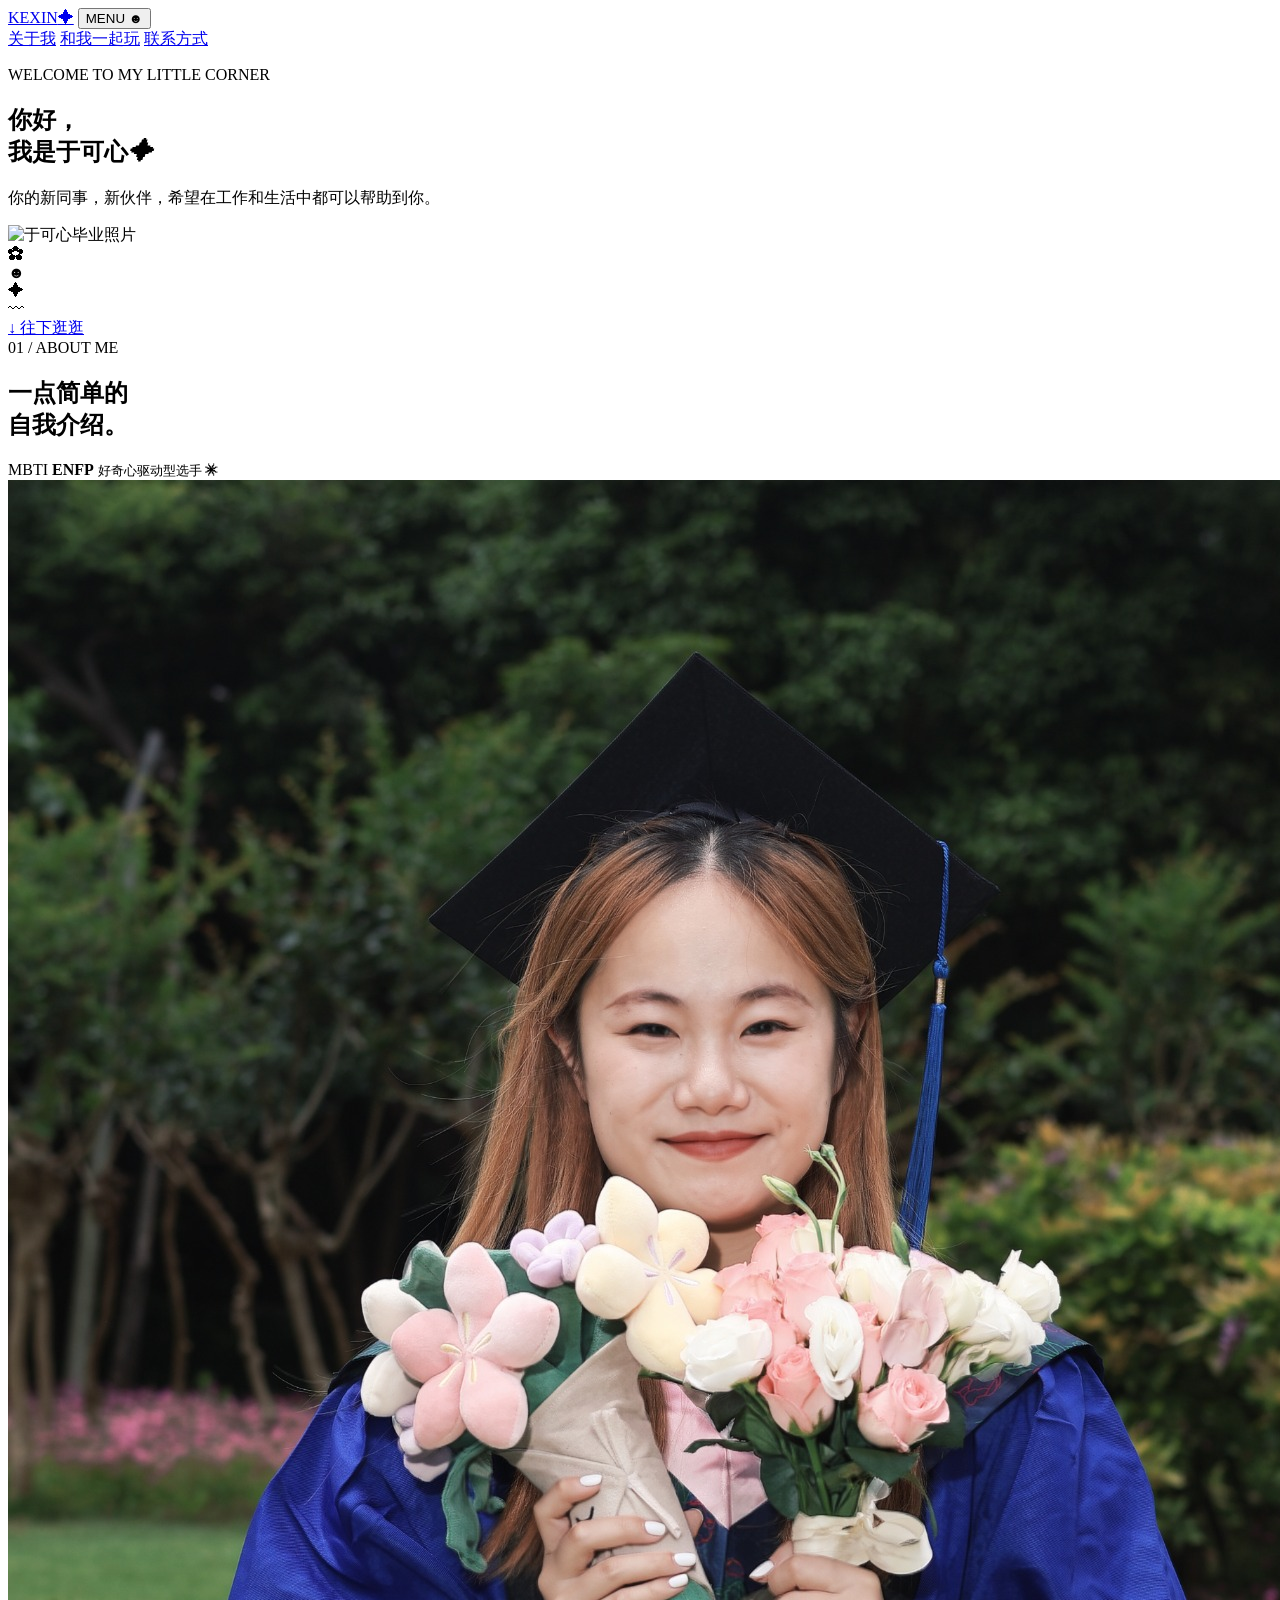
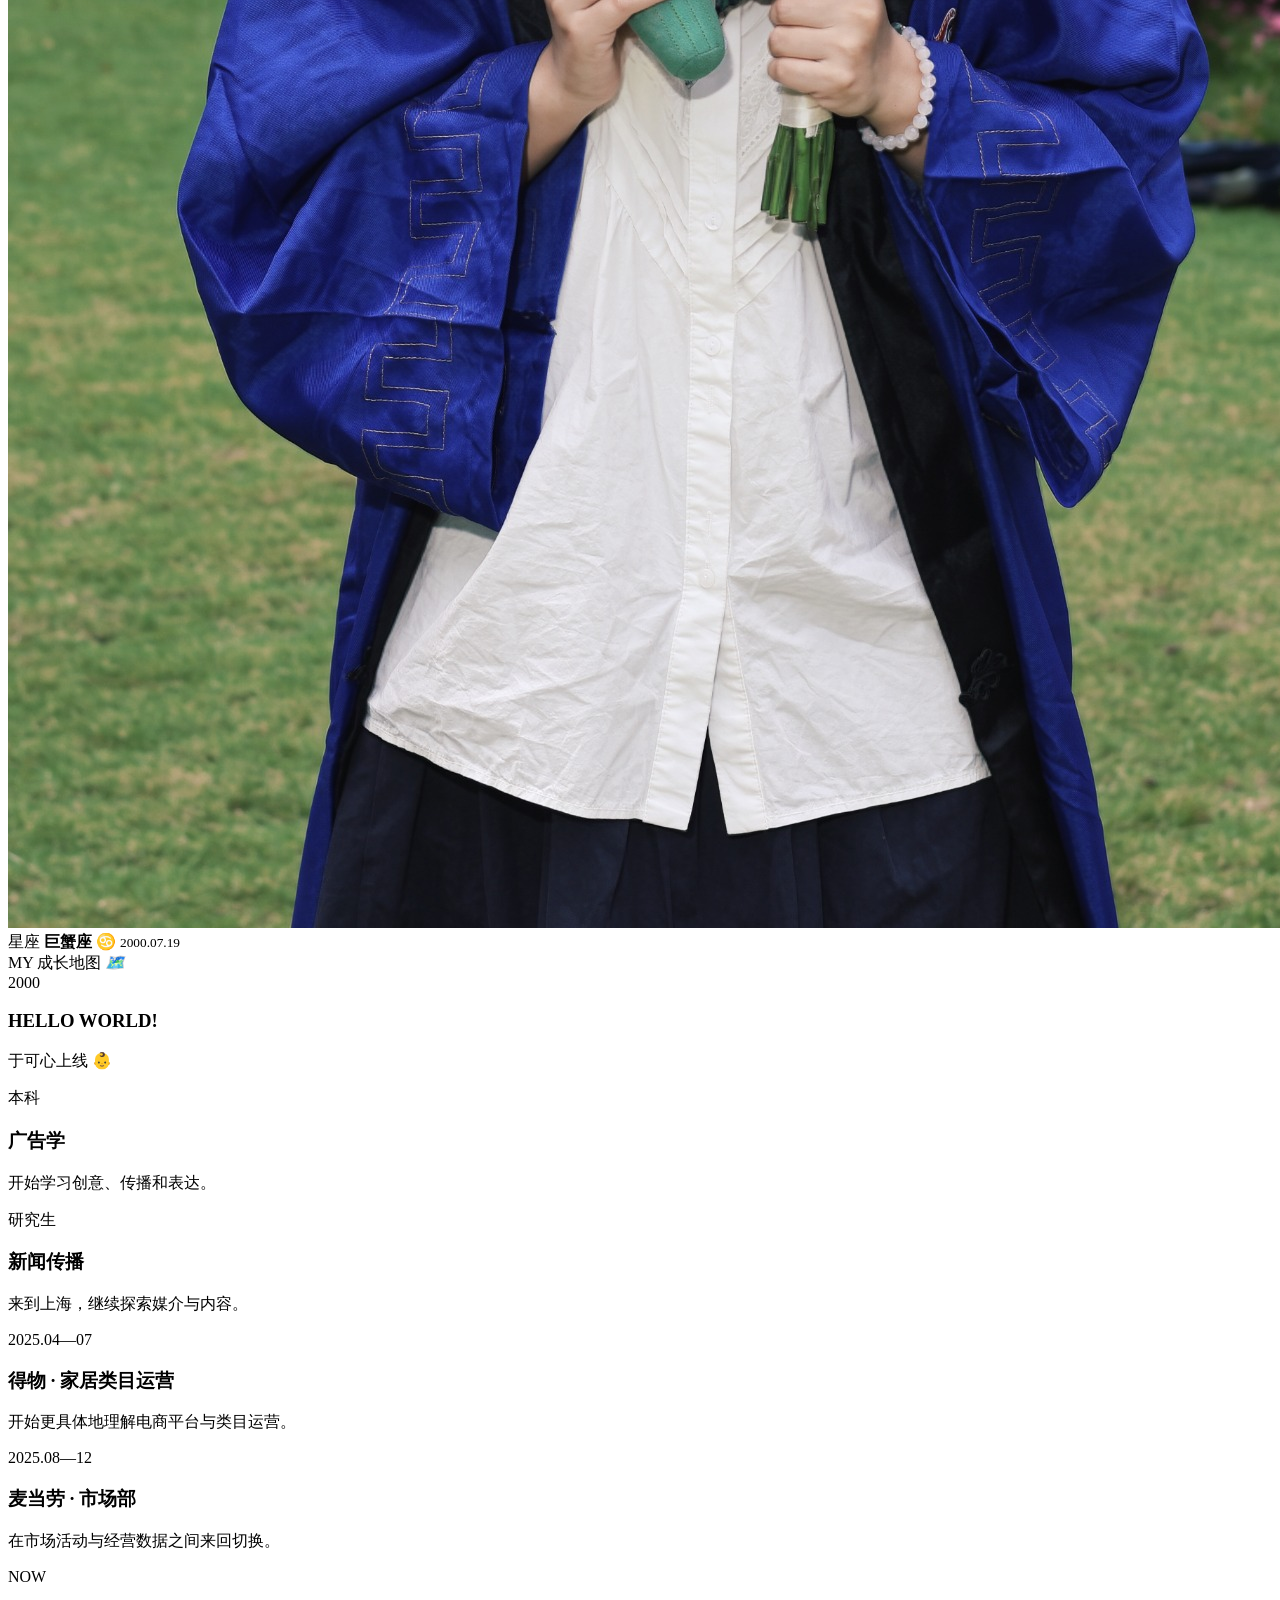
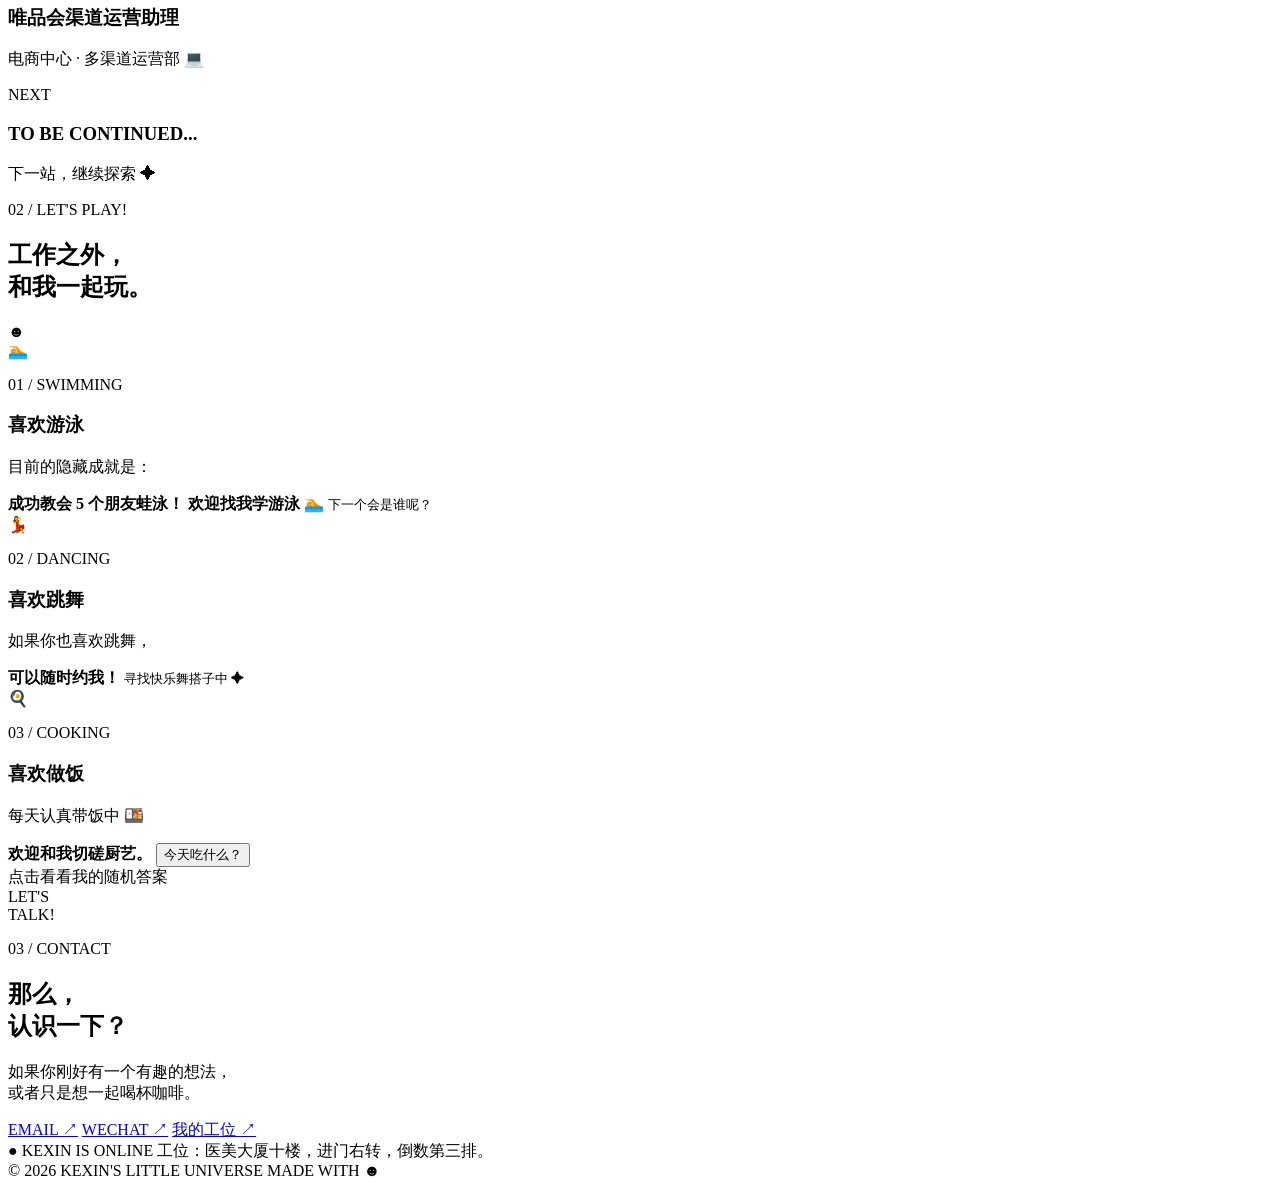
==== index(2).html @ 01cd9e77 "Add files via upload" ====
<!DOCTYPE html>
<html lang="zh-CN">
<head>
  <meta charset="UTF-8" />
  <meta name="viewport" content="width=device-width, initial-scale=1.0" />
  <title>于可心 · Personal Website</title>
  <meta name="description" content="于可心的个人网站" />
  <link rel="stylesheet" href="style.css" />
</head>
<body>
  <div class="cursor-dot"></div>

  <header class="site-header">
    <a class="logo" href="#home">KEXIN<span>✦</span></a>
    <button class="menu-toggle" aria-label="打开菜单">MENU ☻</button>
    <nav>
      <a href="#about">关于我</a>
      <a href="#play">和我一起玩</a>
      <a href="#contact">联系方式</a>
    </nav>
  </header>

  <main>
    <section id="home" class="hero section">
      <div class="hero-copy">
        <p class="eyebrow">WELCOME TO MY LITTLE CORNER</p>
        <h1>你好，<br>我是<span>于可心</span><i>✦</i></h1>
        <p class="hero-sub">你的新同事，新伙伴，希望在工作和生活中都可以帮助到你。</p>
      </div>
      <div class="hero-photo-wrap"><img class="hero-photo" src="IMG_9147.JPG" alt="于可心毕业照片"></div>
      <div class="hero-shapes" aria-hidden="true">
        <div class="shape flower">✿</div>
        <div class="shape bubble">☻</div>
        <div class="shape star">✦</div>
        <div class="shape squiggle">〰</div>
      </div>
      <a class="scroll-link" href="#about">↓ 往下逛逛</a>
    </section>

    <section id="about" class="section about">
      <div class="section-label">01 / ABOUT ME</div>
      <div class="about-head">
        <h2>一点简单的<br><span>自我介绍。</span></h2>
        
      </div>

      <div class="profile-grid">
        <article class="fact-card rotate-left">
          <span>MBTI</span>
          <strong>ENFP</strong>
          <small>好奇心驱动型选手 ✷</small>
        </article>
        <article class="fact-card photo-card">
          <img src="IMG_9147(2).JPG" alt="于可心毕业照片">
        </article>
        <article class="fact-card rotate-right">
          <span>星座</span>
          <strong>巨蟹座 ♋</strong>
          <small>2000.07.19</small>
        </article>
      </div>

      <div class="timeline-wrap">
        <div class="timeline-title"><span>MY</span> 成长地图 <i>🗺️</i></div>
        <div class="timeline compact-timeline">
          <article class="timeline-item">
            <div class="year">2000</div>
            <div class="timeline-content"><h3>HELLO WORLD!</h3><p>于可心上线 👶</p></div>
          </article>
          <article class="timeline-item">
            <div class="year">本科</div>
            <div class="timeline-content"><h3>广告学</h3><p>开始学习创意、传播和表达。</p></div>
          </article>
          <article class="timeline-item">
            <div class="year">研究生</div>
            <div class="timeline-content"><h3>新闻传播</h3><p>来到上海，继续探索媒介与内容。</p></div>
          </article>
          <article class="timeline-item">
            <div class="year">2025.04—07</div>
            <div class="timeline-content"><h3>得物 · 家居类目运营</h3><p>开始更具体地理解电商平台与类目运营。</p></div>
          </article>
          <article class="timeline-item">
            <div class="year">2025.08—12</div>
            <div class="timeline-content"><h3>麦当劳 · 市场部</h3><p>在市场活动与经营数据之间来回切换。</p></div>
          </article>
          <article class="timeline-item now">
            <div class="year">NOW</div>
            <div class="timeline-content"><h3>唯品会渠道运营助理</h3><p>电商中心 · 多渠道运营部 💻</p></div>
          </article>
          <article class="timeline-item future">
            <div class="year">NEXT</div>
            <div class="timeline-content"><h3>TO BE CONTINUED...</h3><p>下一站，继续探索 ✦</p></div>
          </article>
        </div>
      </div>
    </section>

    <section id="play" class="section play">
      <div class="section-label">02 / LET'S PLAY!</div>
      <div class="play-title">
        <h2>工作之外，<br>和我<span>一起玩。</span></h2>
        <div class="smiley">☻</div>
      </div>
      <div class="play-grid">
        <article class="play-card swim">
          <div class="card-icon">🏊</div>
          <p class="mini">01 / SWIMMING</p>
          <h3>喜欢游泳</h3>
          <p>目前的隐藏成就是：</p>
          <strong>成功教会 5 个朋友蛙泳！</strong>
          <b class="learn-swim">欢迎找我学游泳 🏊</b>
          <small>下一个会是谁呢？</small>
        </article>
        <article class="play-card dance">
          <div class="card-icon">💃</div>
          <p class="mini">02 / DANCING</p>
          <h3>喜欢跳舞</h3>
          <p>如果你也喜欢跳舞，</p>
          <strong>可以随时约我！</strong>
          <small>寻找快乐舞搭子中 ✦</small>
        </article>
        <article class="play-card cook">
          <div class="card-icon">🍳</div>
          <p class="mini">03 / COOKING</p>
          <h3>喜欢做饭</h3>
          <p>每天认真带饭中 🍱</p>
          <strong>欢迎和我切磋厨艺。</strong>
          <button id="mealButton">今天吃什么？</button>
          <div id="mealResult" class="meal-result">点击看看我的随机答案</div>
        </article>
      </div>
    </section>

    <section id="contact" class="section contact">
      <div class="contact-sticker">LET'S<br>TALK!</div>
      <p class="eyebrow">03 / CONTACT</p>
      <h2>那么，<br><span>认识一下？</span></h2>
      <p class="contact-copy">如果你刚好有一个有趣的想法，<br>或者只是想一起喝杯咖啡。</p>
      <div class="contact-links">
        <a href="mailto:ykx20000729@163.com">EMAIL ↗</a>
        <a href="tel:15516280926">WECHAT ↗</a>
        <a href="#" onclick="return false;">我的工位 ↗</a>
      </div>
      <div class="online">● KEXIN IS ONLINE <span>工位：医美大厦十楼，进门右转，倒数第三排。</span></div>
      <footer>© 2026 KEXIN'S LITTLE UNIVERSE <span>MADE WITH ☻</span></footer>
    </section>
  </main>

  <script src="script.js"></script>
</body>
</html>
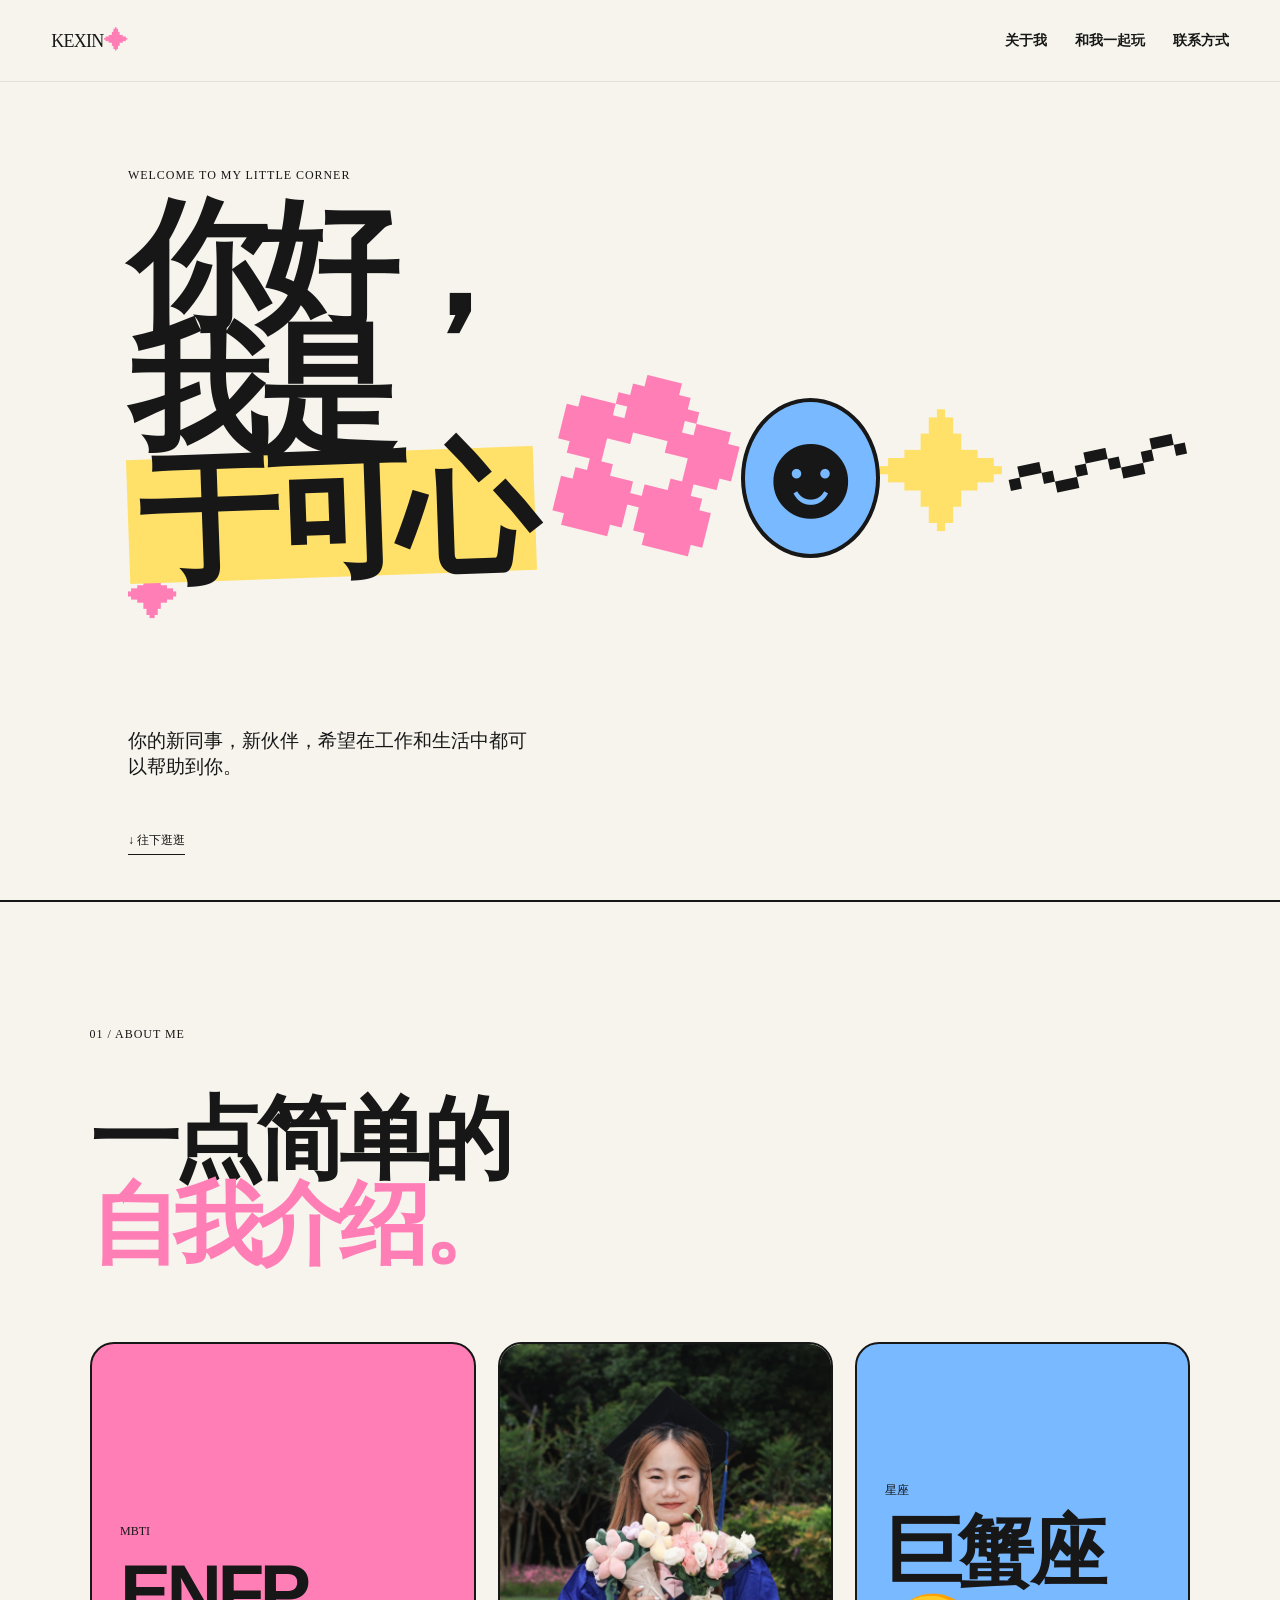
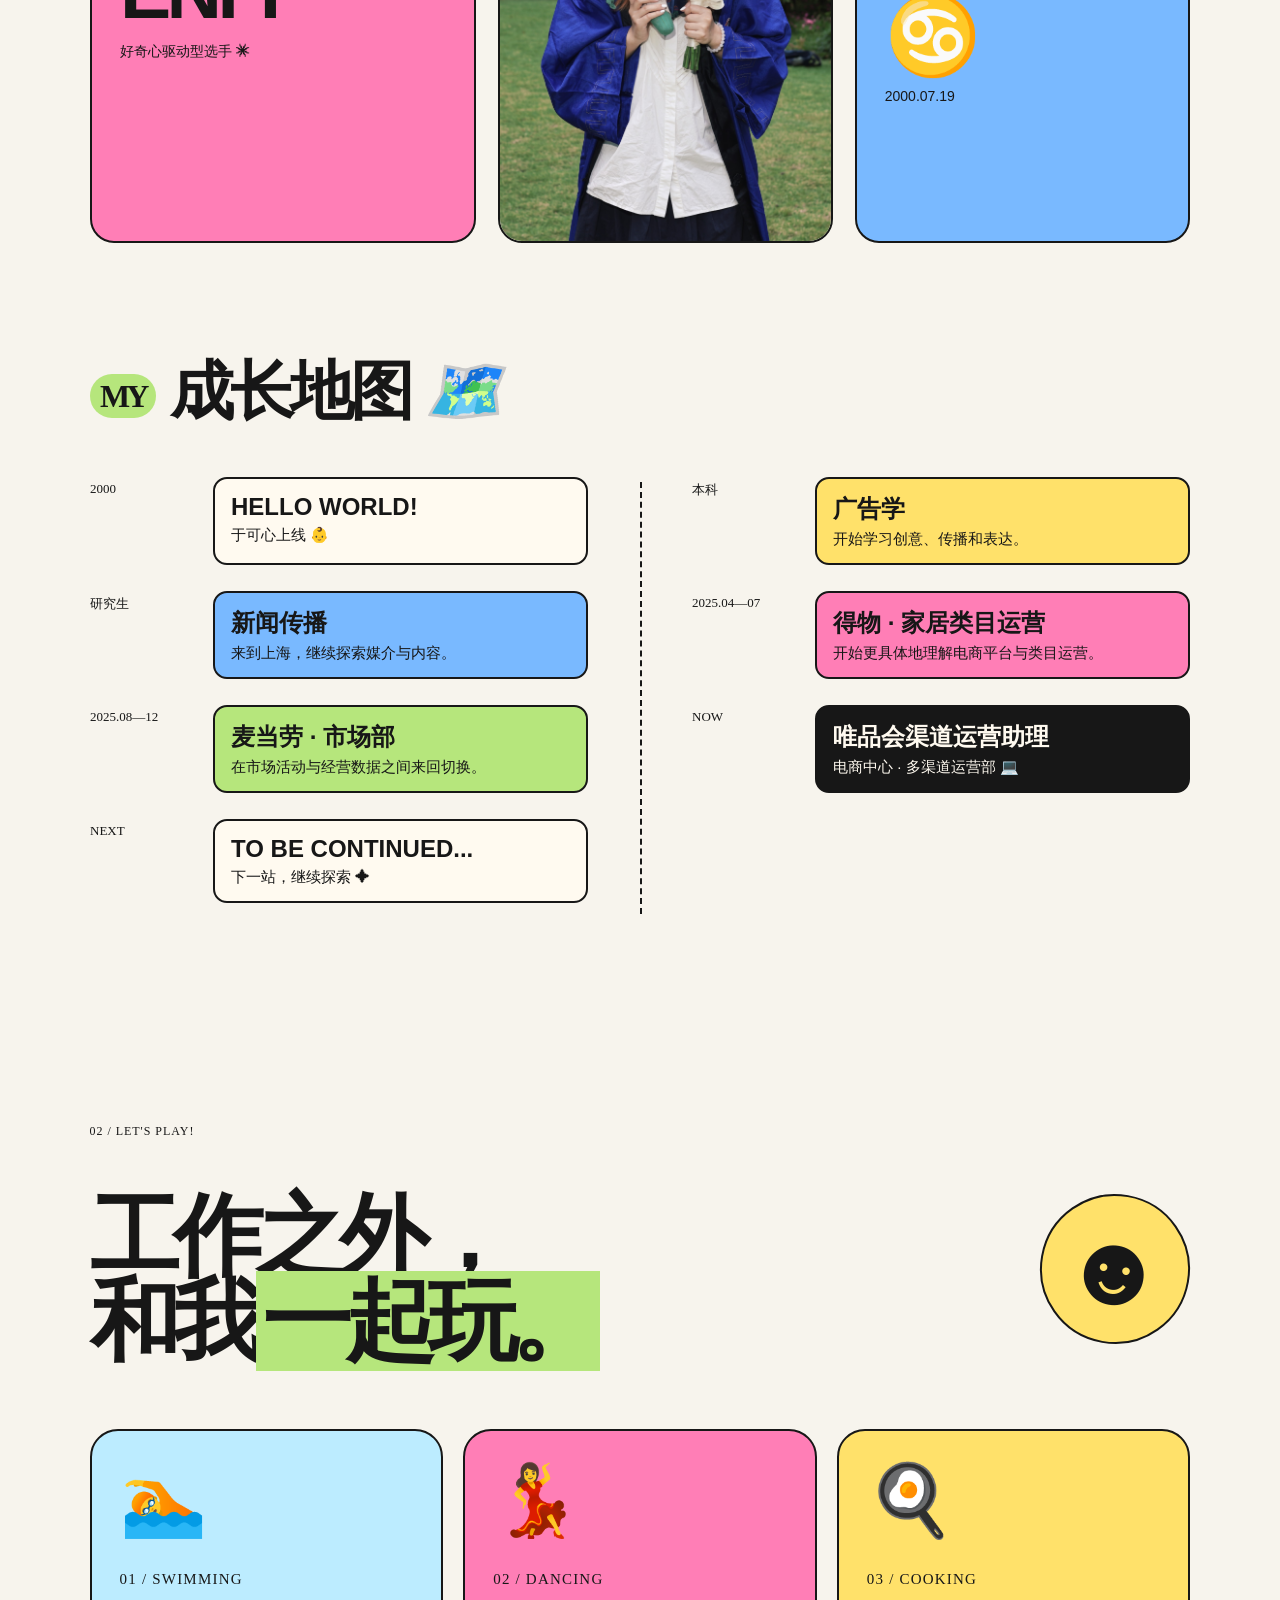
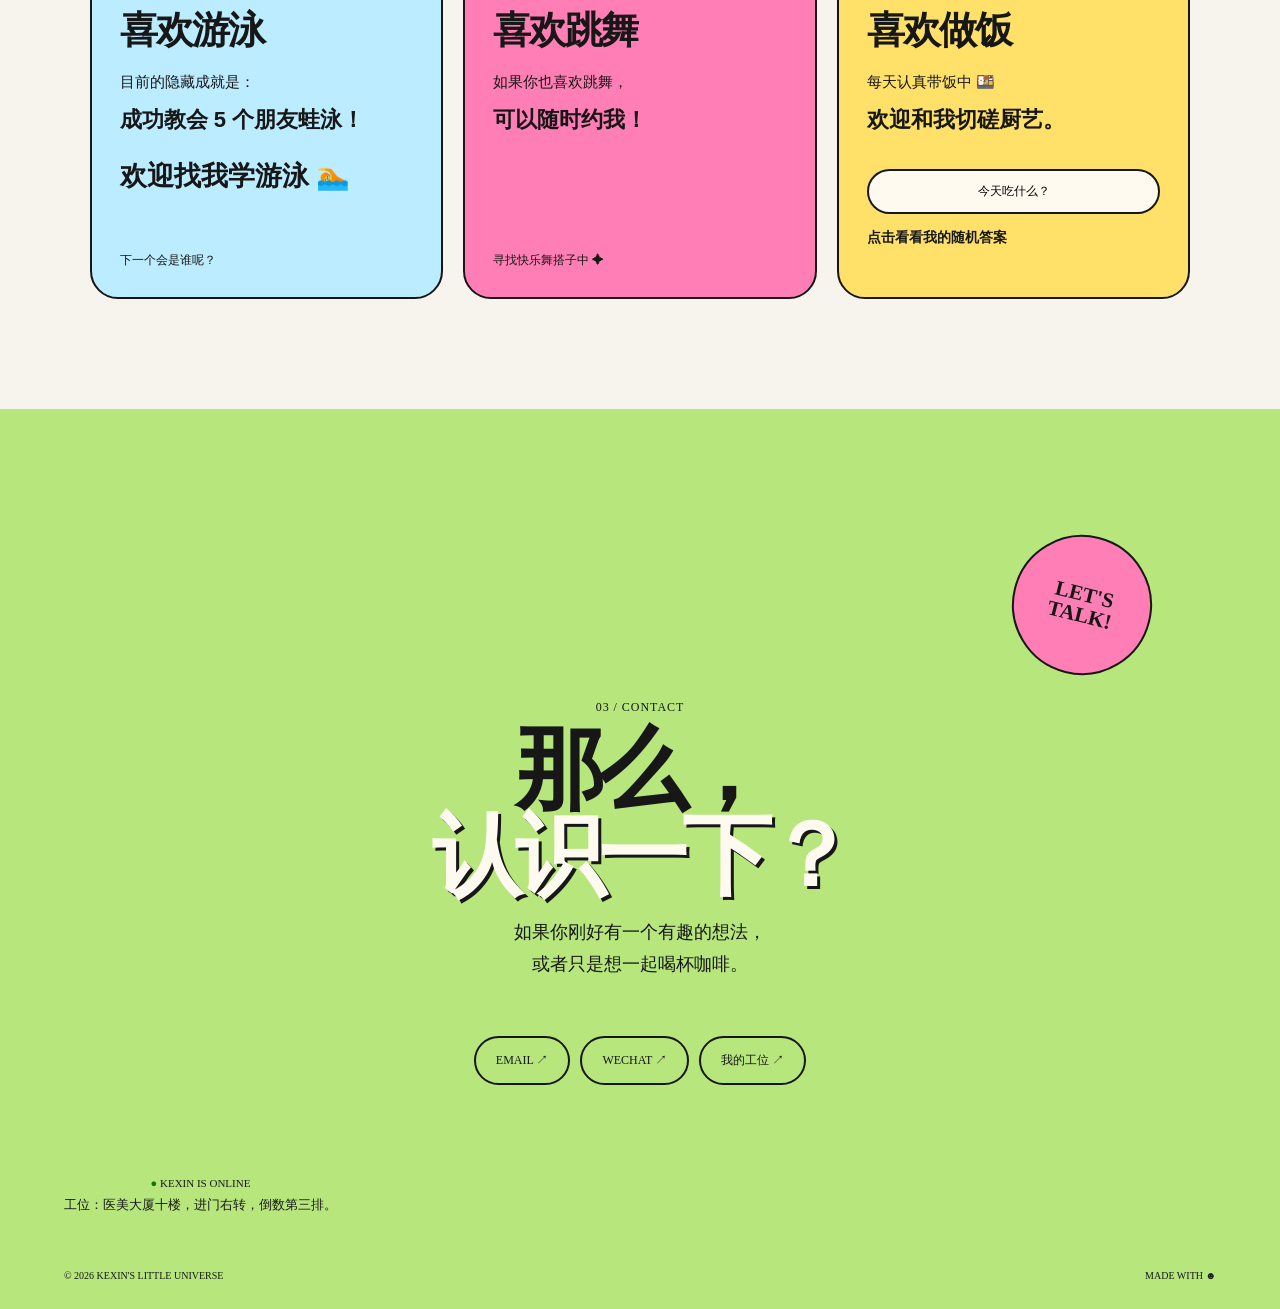
==== commit bea84b83: "Remove hero photo from index(2).html Removed the hero photo section from the HTML." ====
--- a/index(2).html
+++ b/index(2).html
@@ -27,8 +27,6 @@
         <h1>你好，<br>我是<span>于可心</span><i>✦</i></h1>
         <p class="hero-sub">你的新同事，新伙伴，希望在工作和生活中都可以帮助到你。</p>
       </div>
-      <div class="hero-photo-wrap"><img class="hero-photo" src="IMG_9147.JPG" alt="于可心毕业照片"></div>
-      <div class="hero-shapes" aria-hidden="true">
         <div class="shape flower">✿</div>
         <div class="shape bubble">☻</div>
         <div class="shape star">✦</div>
@@ -148,4 +146,4 @@
 
   <script src="script.js"></script>
 </body>
-</html>+</html>
--- a/style.css
+++ b/style.css
@@ -0,0 +1,63 @@
+@import url('https://fonts.googleapis.com/css2?family=DM+Mono:wght@400;500&family=Noto+Sans+SC:wght@400;500;600;700;800;900&display=swap');
+
+:root{
+  --ink:#171717; --paper:#f7f4ed; --pink:#ff7eb6; --blue:#79b9ff;
+  --yellow:#ffe16a; --green:#b6e67c; --cream:#fffaf0;
+}
+
+*{box-sizing:border-box}
+html{scroll-behavior:smooth}
+body{margin:0;background:var(--paper);color:var(--ink);font-family:"Noto Sans SC",sans-serif;overflow-x:hidden}
+a{color:inherit;text-decoration:none}
+.site-header{height:82px;position:fixed;z-index:20;inset:0 0 auto;display:flex;align-items:center;justify-content:space-between;padding:0 4vw;background:rgba(247,244,237,.82);backdrop-filter:blur(12px);border-bottom:1px solid rgba(23,23,23,.08)}
+.logo{font-family:"DM Mono";font-size:18px;font-weight:500;letter-spacing:-.04em}.logo span{color:var(--pink);font-size:25px;vertical-align:-2px}
+nav{display:flex;gap:28px;font-size:14px;font-weight:600}nav a{position:relative}nav a:after{content:"";position:absolute;left:0;bottom:-5px;width:0;height:2px;background:var(--ink);transition:.25s}nav a:hover:after{width:100%}
+.menu-toggle{display:none;border:0;background:none;font:600 13px "DM Mono";cursor:pointer}
+.section{min-height:100vh;padding:125px 7vw 70px;position:relative}
+.hero{display:flex;align-items:center;padding-left:10vw;overflow:hidden}
+.hero-copy{position:relative;z-index:2}.eyebrow,.section-label,.mini{font:500 12px "DM Mono";letter-spacing:.08em}.hero h1{font-size:clamp(72px,11vw,178px);line-height:.88;letter-spacing:-.085em;margin:22px 0 28px;font-weight:900}.hero h1 span{display:inline-block;background:var(--yellow);padding:0 .07em;transform:rotate(-2deg)}.hero h1 i{font-style:normal;font-size:.35em;color:var(--pink);vertical-align:top}.hero-sub{font-size:17px;font-weight:500}.scroll-link{position:absolute;bottom:45px;left:10vw;font:500 12px "DM Mono";border-bottom:1px solid var(--ink);padding-bottom:5px}
+.hero-shapes .shape{position:absolute;display:grid;place-items:center;animation:float 5s ease-in-out infinite}.flower{font-size:190px;color:var(--pink);right:7%;top:18%;transform:rotate(14deg)}.bubble{font-size:125px;right:29%;bottom:9%;background:var(--blue);border:4px solid var(--ink);width:160px;height:160px;border-radius:50%;animation-delay:-1s!important}.star{font-size:130px;color:var(--yellow);right:48%;top:17%;animation-delay:-2s!important}.squiggle{font-size:180px;right:-2%;bottom:0;transform:rotate(-12deg);animation-delay:-3s!important}
+@keyframes float{50%{translate:0 -13px;rotate:3deg}}
+
+.about{border-top:2px solid var(--ink)}.section-label{margin-bottom:55px}.about-head{display:grid;grid-template-columns:1.3fr .7fr;gap:50px;align-items:end}.about h2,.experience h2,.play h2,.contact h2{font-size:clamp(50px,7vw,108px);letter-spacing:-.075em;line-height:.95;margin:0;font-weight:900}.about h2 span{color:var(--pink)}.about-head>p{font-size:18px;line-height:1.7;margin:0 0 8px}
+.profile-grid{display:grid;grid-template-columns:1fr 1fr;gap:22px;max-width:820px;margin:75px auto 105px}.fact-card{min-height:230px;border:2px solid var(--ink);border-radius:24px;padding:28px;display:flex;flex-direction:column;align-items:flex-start;justify-content:center;transition:.25s}.fact-card:hover{translate:0 -8px;box-shadow:8px 9px 0 var(--ink)}.fact-card:first-child{background:var(--pink)}.fact-card:last-child{background:var(--blue)}.fact-card span{font:500 12px "DM Mono"}.fact-card strong{font-size:clamp(48px,6vw,78px);letter-spacing:-.06em;line-height:1.1;margin:10px 0}.fact-card small{font-size:14px}
+.timeline-wrap{max-width:1100px;margin:auto}.timeline-title{font-size:clamp(40px,5vw,76px);font-weight:900;letter-spacing:-.06em;margin-bottom:42px}.timeline-title span{font-family:"DM Mono";font-size:.5em;background:var(--green);padding:4px 10px;border-radius:99px;vertical-align:middle}.timeline{border-left:2px solid var(--ink);margin-left:18%;padding-left:55px}.timeline-item{display:grid;grid-template-columns:140px 1fr;gap:25px;position:relative;padding:0 0 45px}.timeline-item:before{content:"";width:15px;height:15px;background:var(--paper);border:2px solid var(--ink);border-radius:50%;position:absolute;left:-64px;top:5px}.timeline-item.now:before{background:var(--pink);width:22px;height:22px;left:-67px;top:1px}.year{font:500 13px "DM Mono";padding-top:4px}.timeline-content h3{font-size:24px;margin:0 0 5px}.timeline-content p{margin:0;font-size:15px}.future .timeline-content{border:2px dashed var(--ink);padding:18px;border-radius:15px}
+
+.experience{background:var(--ink);color:var(--cream)}.light{color:var(--yellow)}.experience-intro{display:flex;justify-content:space-between;align-items:end;margin-bottom:70px}.experience h2 span{color:var(--yellow)}.experience-intro p{font-size:16px}.company-stack{max-width:1100px;margin:auto}.company-card{min-height:245px;border-radius:25px;border:2px solid var(--ink);padding:32px 40px;display:grid;grid-template-columns:120px 1fr auto;align-items:center;margin-top:-10px;transition:.25s;cursor:default}.company-card:hover{transform:translateX(12px) rotate(.5deg)}.card-mcd{background:var(--yellow);color:var(--ink)}.card-poizon{background:var(--blue);color:var(--ink)}.company-number{font:500 13px "DM Mono";align-self:start}.company-card h3{font-size:clamp(50px,7vw,95px);letter-spacing:-.075em;line-height:.9;margin:0}.company-card h3 em{font-style:normal;font-size:.55em}.company-card p{font-size:18px;margin:13px 0 0}.arrow{font-size:48px;transition:.25s}.company-card:hover .arrow{transform:rotate(45deg)}
+
+.play{padding-bottom:110px}.play-title{display:flex;justify-content:space-between;align-items:start;margin-bottom:65px}.play h2 span{background:var(--green);padding:0 .06em}.smiley{font-size:100px;background:var(--yellow);width:150px;height:150px;border-radius:50%;border:2px solid var(--ink);display:grid;place-items:center;transform:rotate(10deg)}.play-grid{display:grid;grid-template-columns:repeat(3,1fr);gap:20px}.play-card{border:2px solid var(--ink);border-radius:28px;padding:28px;min-height:470px;position:relative;display:flex;flex-direction:column;transition:.25s}.play-card:hover{transform:translateY(-9px)}.swim{background:#bcecff}.dance{background:var(--pink)}.cook{background:var(--yellow)}.card-icon{font-size:70px;margin-bottom:25px}.play-card h3{font-size:38px;letter-spacing:-.05em;margin:12px 0}.play-card p{margin:5px 0;font-size:15px}.play-card strong{font-size:22px;line-height:1.4;margin:8px 0}.play-card small{margin-top:auto;font:500 12px "DM Mono"}#mealButton{margin-top:25px;border:2px solid var(--ink);background:var(--cream);border-radius:99px;padding:12px 16px;font:500 12px "DM Mono";cursor:pointer;transition:.2s}#mealButton:hover{background:var(--ink);color:var(--cream)}.meal-result{font-size:14px;margin-top:15px;min-height:24px;font-weight:700}
+
+.contact{min-height:100vh;background:var(--green);display:flex;flex-direction:column;align-items:center;text-align:center;justify-content:center;overflow:hidden}.contact h2 span{color:var(--cream);text-shadow:3px 3px 0 var(--ink)}.contact-copy{font-size:18px;line-height:1.8}.contact-links{display:flex;gap:10px;margin-top:38px}.contact-links a{border:2px solid var(--ink);padding:14px 20px;border-radius:99px;font:500 12px "DM Mono";transition:.2s}.contact-links a:hover{background:var(--ink);color:var(--cream);transform:translateY(-4px)}.contact-sticker{position:absolute;right:10%;top:14%;background:var(--pink);border:2px solid var(--ink);border-radius:50%;width:140px;height:140px;display:grid;place-items:center;font:900 21px/1 "DM Mono";transform:rotate(14deg)}.online{position:absolute;left:5vw;bottom:95px;font:500 11px "DM Mono"}.online:first-letter{color:#167300}.online span{display:block;margin-top:7px;font-family:"Noto Sans SC";font-size:13px}footer{position:absolute;bottom:28px;left:5vw;right:5vw;display:flex;justify-content:space-between;font:500 10px "DM Mono"}
+
+@media(max-width:760px){.site-header{height:68px;padding:0 6vw}nav{display:none}nav.open{display:flex;position:absolute;top:68px;left:0;right:0;background:var(--paper);padding:24px 6vw;flex-direction:column;gap:20px;border-bottom:2px solid var(--ink)}.menu-toggle{display:block}.section{padding:105px 6vw 55px}.hero{padding-left:8vw}.hero h1{font-size:19vw}.hero-sub{font-size:14px}.flower{font-size:105px;right:2%;top:24%}.bubble{width:95px;height:95px;font-size:70px;right:8%;bottom:18%}.star{font-size:70px;right:42%;top:18%}.squiggle{font-size:100px}.scroll-link{left:8vw}.about-head,.experience-intro{display:block}.about-head>p{margin-top:28px;font-size:15px}.profile-grid{margin:50px 0 70px;gap:12px}.fact-card{min-height:180px;padding:18px;border-radius:18px}.fact-card strong{font-size:35px}.timeline{margin-left:12px;padding-left:30px}.timeline-item{grid-template-columns:72px 1fr;gap:12px;padding-bottom:36px}.timeline-item:before{left:-39px}.timeline-item.now:before{left:-42px}.timeline-content h3{font-size:18px}.timeline-content p{font-size:13px}.company-card{grid-template-columns:1fr auto;padding:25px;min-height:210px}.company-number{grid-column:1/-1}.company-card h3{font-size:58px}.play-title .smiley{width:80px;height:80px;font-size:55px}.play-grid{grid-template-columns:1fr}.play-card{min-height:360px}.contact-sticker{width:90px;height:90px;font-size:14px;right:4%;top:8%}.contact-links{flex-wrap:wrap;justify-content:center}.online{position:static;margin-top:45px}footer{position:absolute;bottom:20px}.contact h2{font-size:19vw}}
+
+.current-role{font-size:18px!important;line-height:1.9!important}.current-role strong{background:var(--yellow);padding:1px 6px}
+.profile-grid{grid-template-columns:1.15fr 1fr 1fr;max-width:1100px;align-items:stretch}
+.role-card{background:var(--ink);color:var(--cream);border:2px solid var(--ink);border-radius:24px;padding:28px;display:flex;flex-direction:column;justify-content:center}
+.role-card>span{font:500 11px "DM Mono";color:var(--green);letter-spacing:.08em}.role-card>strong{font-size:26px;line-height:1.35;margin-top:12px}.role-card p{font-size:15px;margin:10px 0 20px}.role-card blockquote{margin:0;border-top:1px solid rgba(255,255,255,.3);padding-top:17px;font-size:14px;line-height:1.7}.role-card b{color:var(--yellow);font-size:16px}
+.compact-timeline{display:grid;grid-template-columns:1fr 1fr;gap:0 52px;border-left:0;margin-left:0;padding-left:0;position:relative}
+.compact-timeline:before{content:"";position:absolute;left:50%;top:5px;bottom:15px;border-left:2px dashed var(--ink)}
+.compact-timeline .timeline-item{grid-template-columns:108px 1fr;gap:15px;padding:0 0 26px;margin:0}
+.compact-timeline .timeline-item:before{display:none}
+.compact-timeline .timeline-item:nth-child(odd){padding-right:26px}
+.compact-timeline .timeline-item:nth-child(even){padding-left:26px}
+.compact-timeline .timeline-item:nth-child(odd) .timeline-content{background:var(--cream)}
+.compact-timeline .timeline-content{border:2px solid var(--ink);border-radius:14px;padding:14px 16px;transition:.25s}
+.compact-timeline .timeline-item:hover .timeline-content{transform:translateY(-4px);box-shadow:5px 5px 0 var(--ink)}
+.compact-timeline .timeline-item:nth-child(2) .timeline-content{background:var(--yellow)}
+.compact-timeline .timeline-item:nth-child(3) .timeline-content{background:var(--blue)}
+.compact-timeline .timeline-item:nth-child(4) .timeline-content{background:var(--pink)}
+.compact-timeline .timeline-item:nth-child(5) .timeline-content{background:var(--green)}
+.compact-timeline .now .timeline-content{background:var(--ink)!important;color:var(--cream)}
+.company-card small{display:block;margin-top:10px;font:500 11px "DM Mono";letter-spacing:.02em}
+.learn-swim{font-size:27px;line-height:1.35;margin-top:14px;display:block}
+.hero-sub{max-width:400px;font-size:19px}
+@media(max-width:900px){.profile-grid{grid-template-columns:1fr 1fr}.role-card{grid-column:1/-1;min-height:200px}.compact-timeline{grid-template-columns:1fr}.compact-timeline:before{display:none}.compact-timeline .timeline-item,.compact-timeline .timeline-item:nth-child(even),.compact-timeline .timeline-item:nth-child(odd){padding:0 0 15px;grid-template-columns:95px 1fr}.compact-timeline .timeline-content{padding:12px 14px}}
+@media(max-width:560px){.profile-grid{grid-template-columns:1fr}.role-card{grid-column:auto}.compact-timeline .timeline-item{grid-template-columns:82px 1fr}.learn-swim{font-size:23px}.company-card small{font-size:10px}.current-role{font-size:16px!important}}
+
+.hero-photo-wrap{position:absolute;right:6vw;bottom:0;width:min(28vw,360px);z-index:1;display:flex;align-items:flex-end;justify-content:center}
+.hero-photo{width:100%;height:auto;max-height:82vh;object-fit:contain;object-position:center bottom;filter:saturate(.98);-webkit-mask-image:linear-gradient(to right,transparent 0%,black 18%,black 82%,transparent 100%);mask-image:linear-gradient(to right,transparent 0%,black 18%,black 82%,transparent 100%)}
+@media(max-width:900px){.hero-photo-wrap{width:38vw;right:0;opacity:.9}.hero-photo{max-height:65vh}}
+
+.photo-card{padding:0;overflow:hidden;min-height:230px}
+.photo-card img{width:100%;height:100%;min-height:230px;object-fit:cover;object-position:center 28%;display:block}
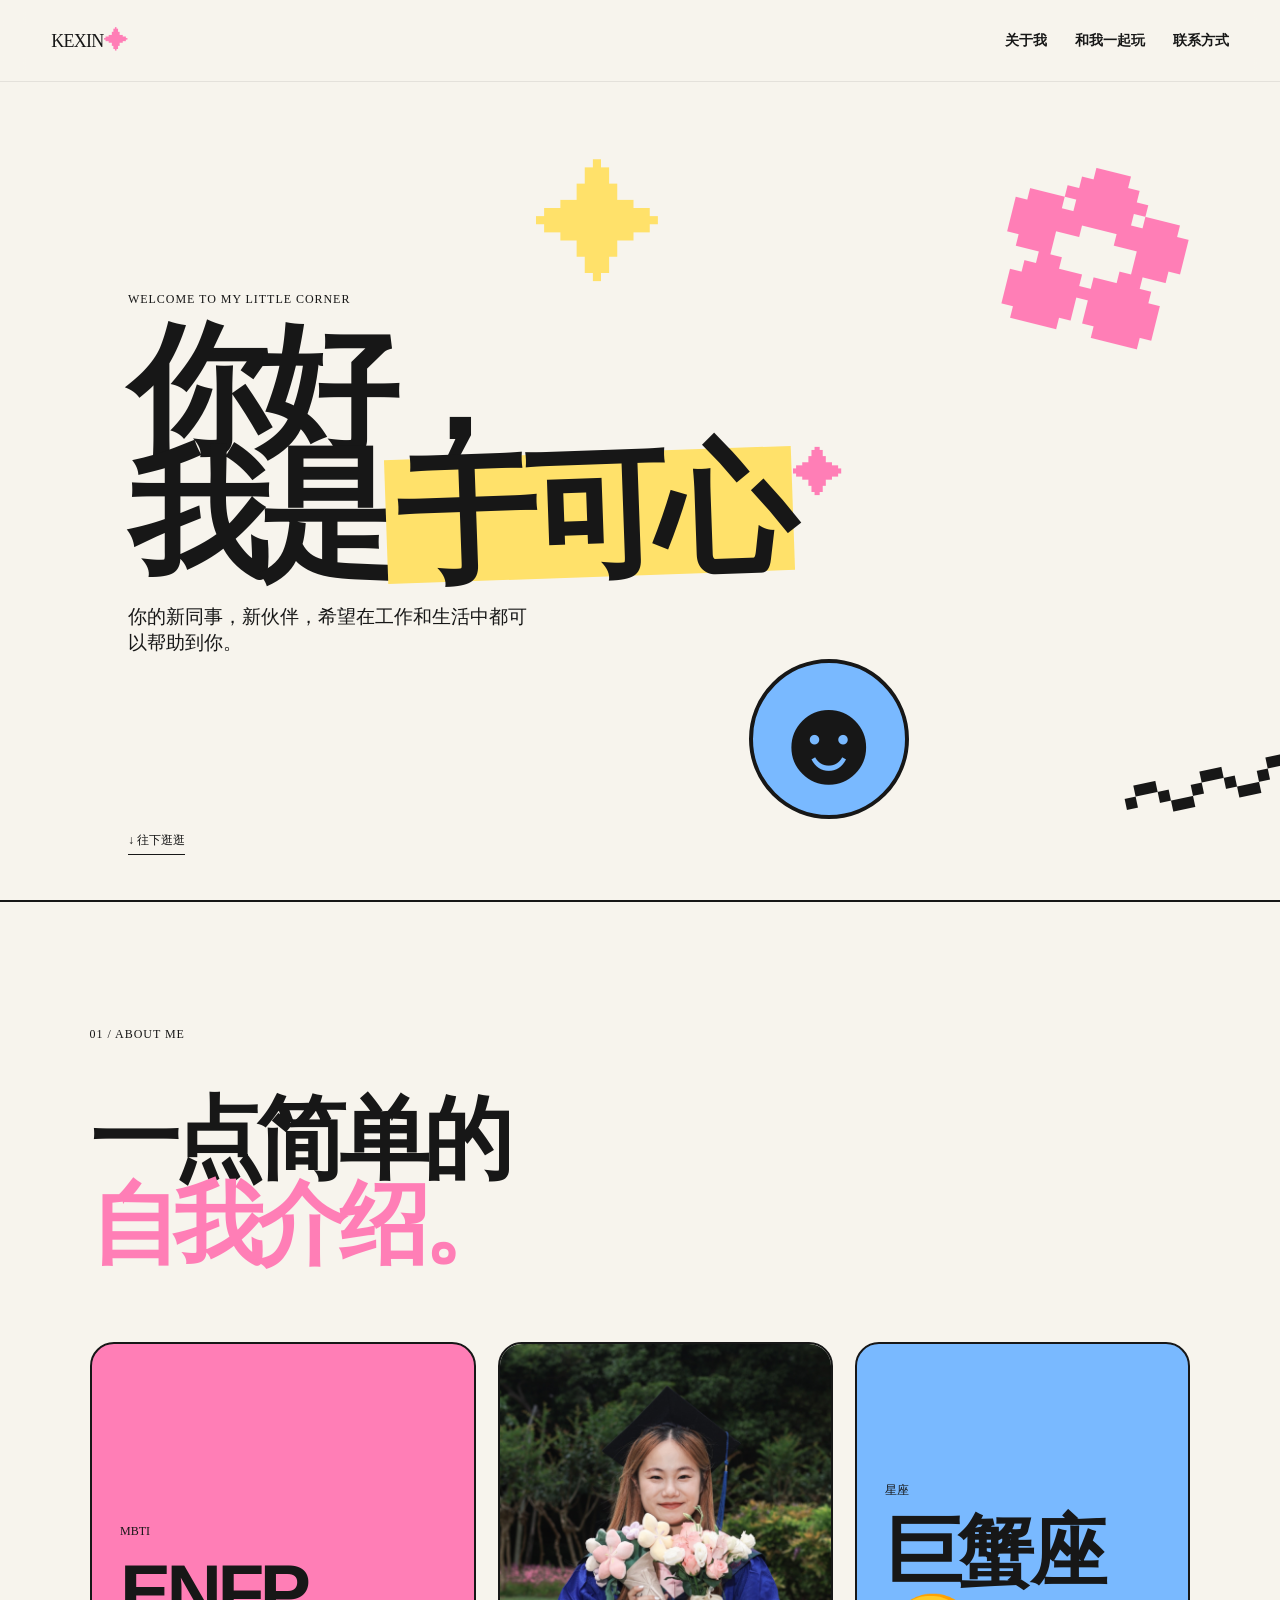
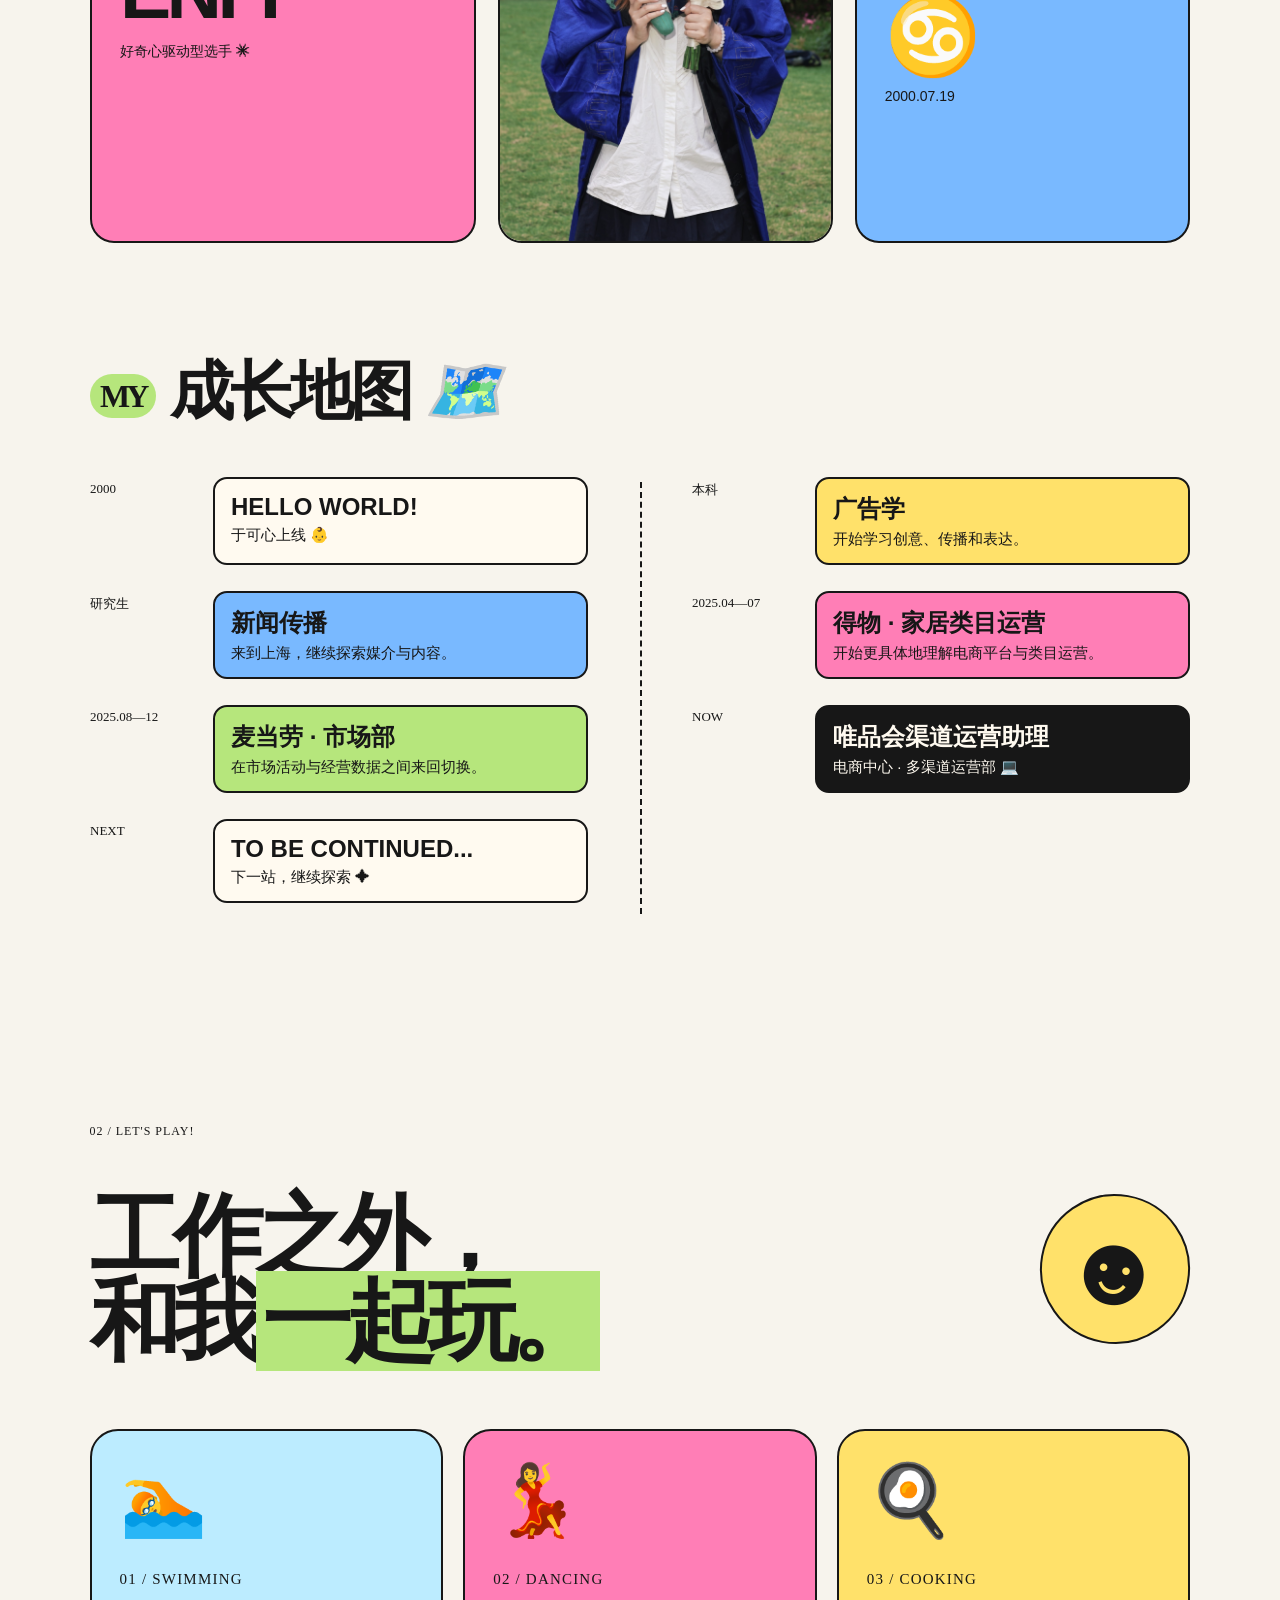
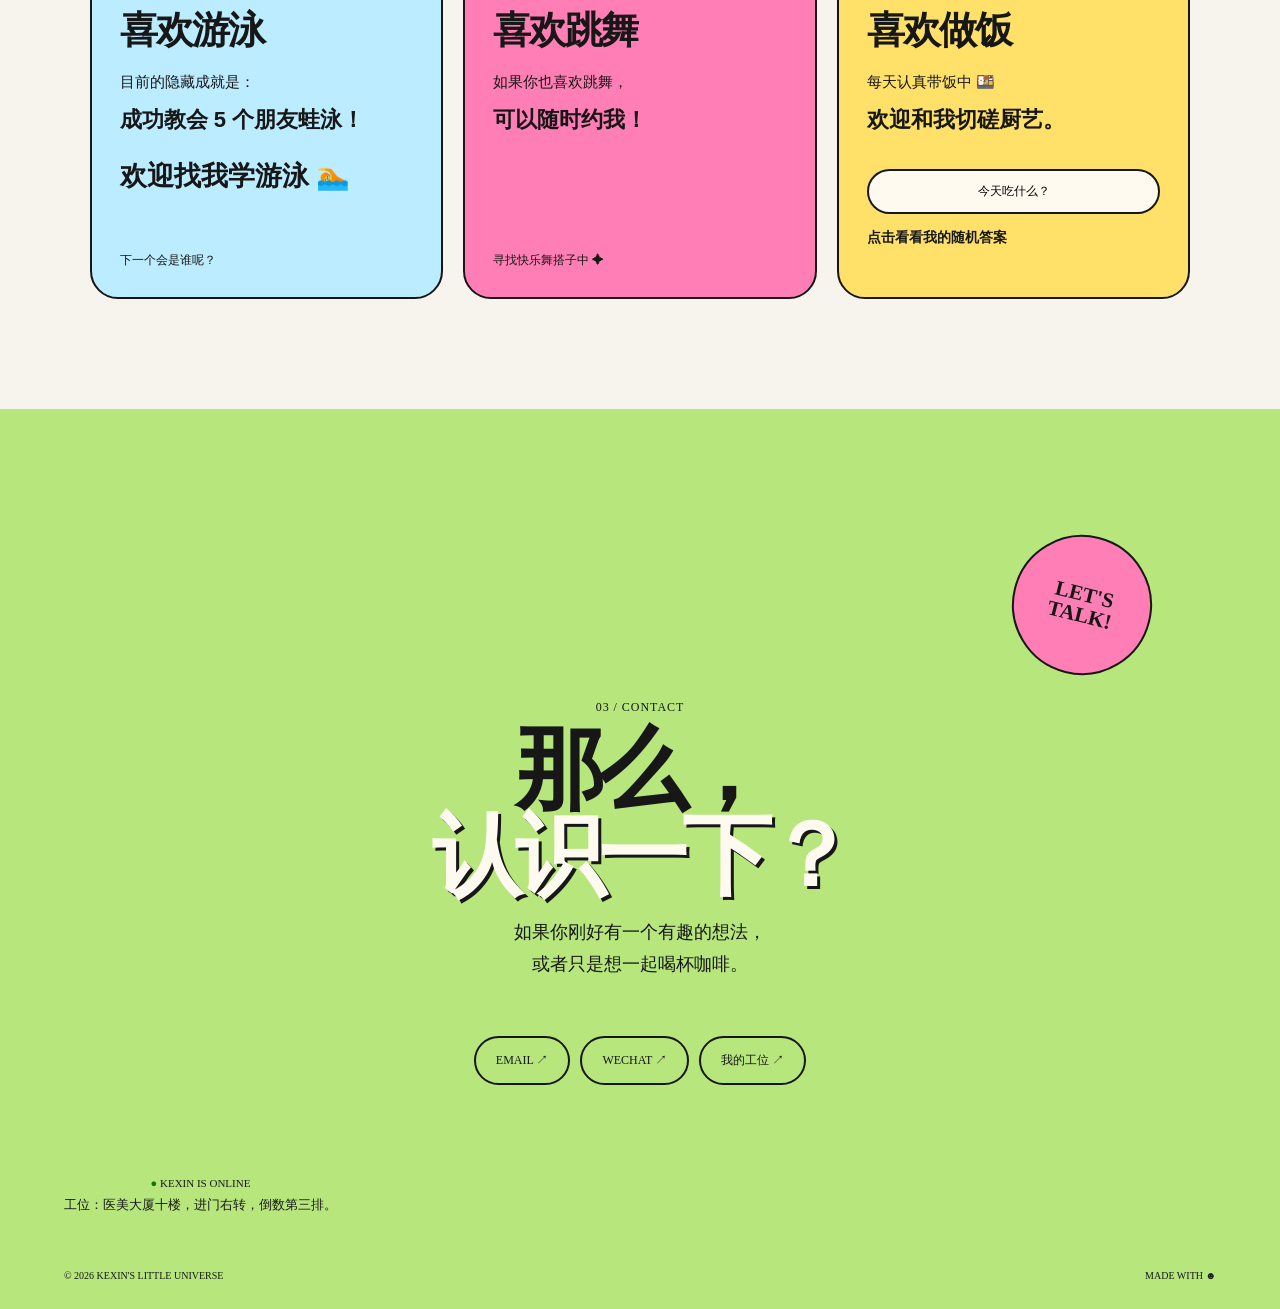
==== commit 98108120: "Add hero shapes section to index(2).html Added a new div for hero shapes with decorative elements." ====
--- a/index(2).html
+++ b/index(2).html
@@ -27,6 +27,7 @@
         <h1>你好，<br>我是<span>于可心</span><i>✦</i></h1>
         <p class="hero-sub">你的新同事，新伙伴，希望在工作和生活中都可以帮助到你。</p>
       </div>
+      <div class="hero-shapes" aria-hidden="true">
         <div class="shape flower">✿</div>
         <div class="shape bubble">☻</div>
         <div class="shape star">✦</div>
